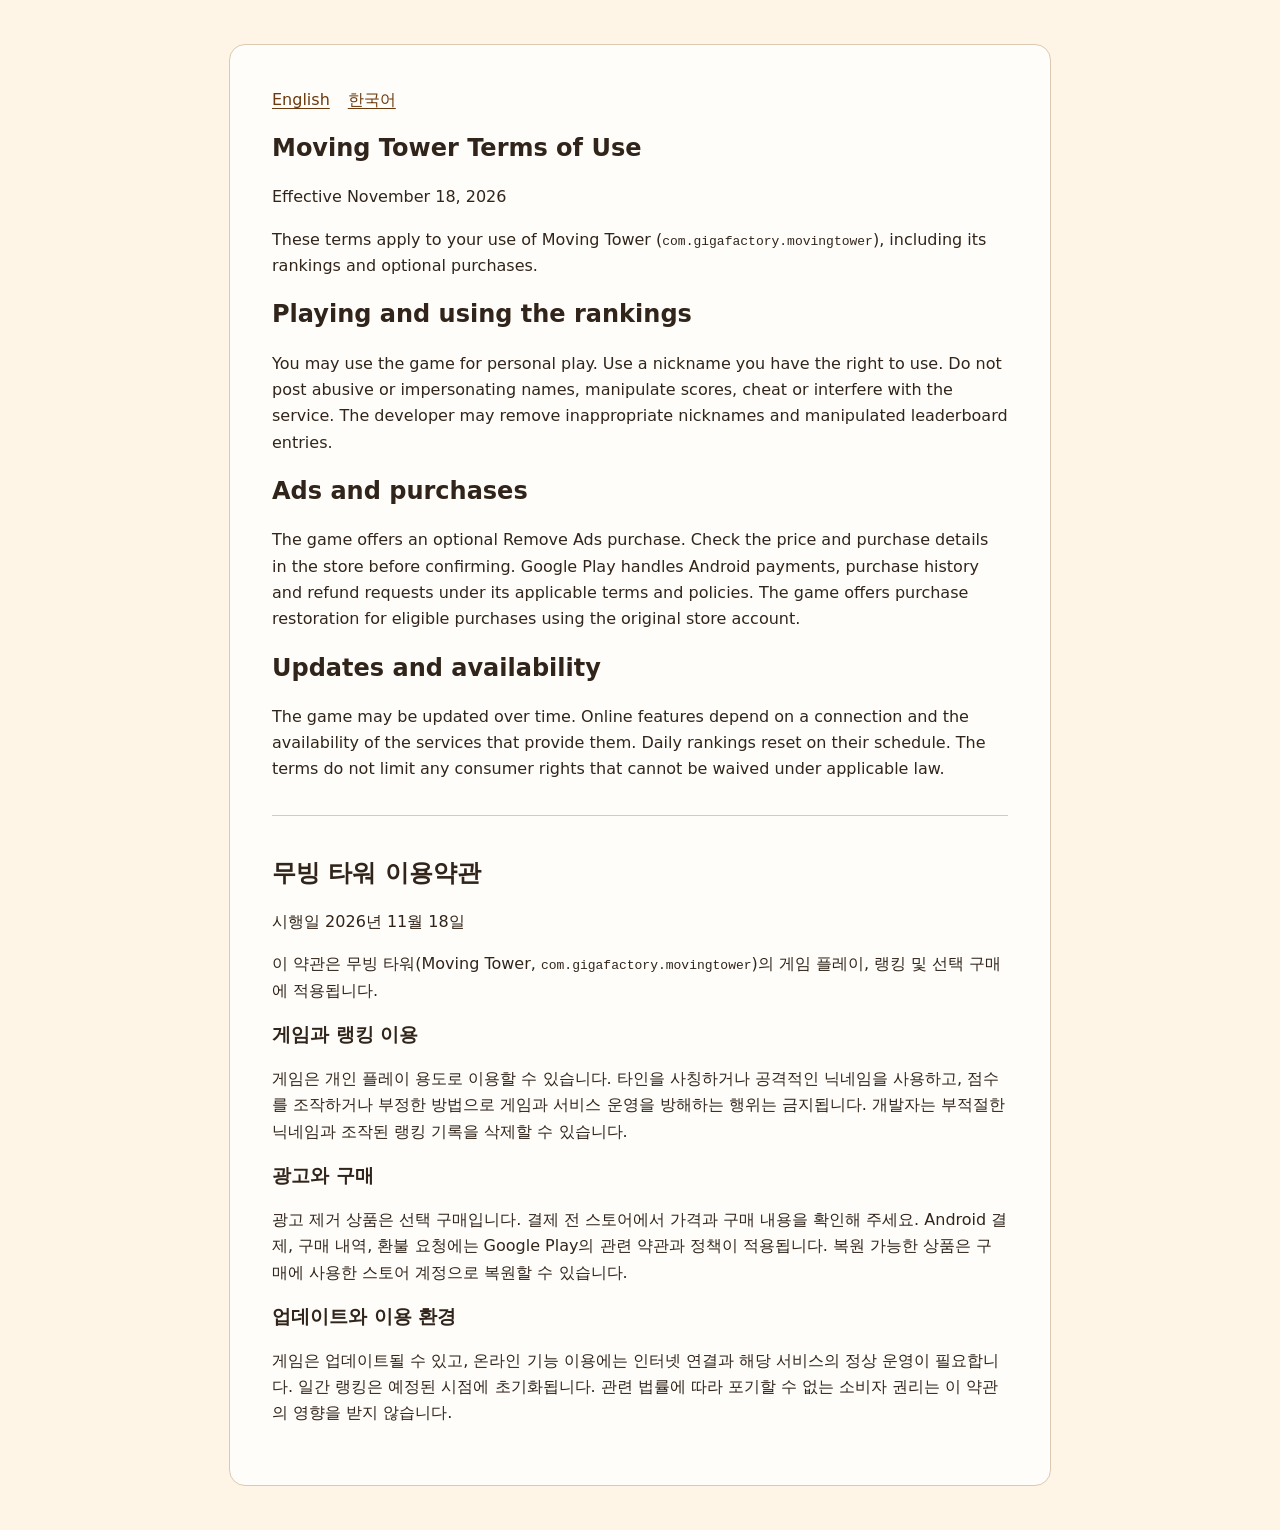
==== docs/terms.html @ 719166b1 "Publish Moving Tower terms of use" ====
<!doctype html>
<html lang="en">
<head>
  <meta charset="utf-8">
  <meta name="viewport" content="width=device-width, initial-scale=1">
  <title>Moving Tower Terms of Use</title>
  <link rel="stylesheet" href="policy.css">
</head>
<body>
  <main>
    <nav aria-label="Terms navigation">
      <a href="#en">English</a>
      <a href="#ko" lang="ko">한국어</a>
    </nav>
    <article id="en">
      <h1>Moving Tower Terms of Use</h1>
      <p>Effective November 18, 2026</p>
      <p>These terms apply to your use of Moving Tower (<code>com.gigafactory.movingtower</code>), including its rankings and optional purchases.</p>

      <h2>Playing and using the rankings</h2>
      <p>You may use the game for personal play. Use a nickname you have the right to use. Do not post abusive or impersonating names, manipulate scores, cheat or interfere with the service. The developer may remove inappropriate nicknames and manipulated leaderboard entries.</p>

      <h2>Ads and purchases</h2>
      <p>The game offers an optional Remove Ads purchase. Check the price and purchase details in the store before confirming. Google Play handles Android payments, purchase history and refund requests under its applicable terms and policies. The game offers purchase restoration for eligible purchases using the original store account.</p>

      <h2>Updates and availability</h2>
      <p>The game may be updated over time. Online features depend on a connection and the availability of the services that provide them. Daily rankings reset on their schedule. The terms do not limit any consumer rights that cannot be waived under applicable law.</p>
    </article>

    <article id="ko" lang="ko">
      <h2>무빙 타워 이용약관</h2>
      <p>시행일 2026년 11월 18일</p>
      <p>이 약관은 무빙 타워(Moving Tower, <code>com.gigafactory.movingtower</code>)의 게임 플레이, 랭킹 및 선택 구매에 적용됩니다.</p>

      <h3>게임과 랭킹 이용</h3>
      <p>게임은 개인 플레이 용도로 이용할 수 있습니다. 타인을 사칭하거나 공격적인 닉네임을 사용하고, 점수를 조작하거나 부정한 방법으로 게임과 서비스 운영을 방해하는 행위는 금지됩니다. 개발자는 부적절한 닉네임과 조작된 랭킹 기록을 삭제할 수 있습니다.</p>

      <h3>광고와 구매</h3>
      <p>광고 제거 상품은 선택 구매입니다. 결제 전 스토어에서 가격과 구매 내용을 확인해 주세요. Android 결제, 구매 내역, 환불 요청에는 Google Play의 관련 약관과 정책이 적용됩니다. 복원 가능한 상품은 구매에 사용한 스토어 계정으로 복원할 수 있습니다.</p>

      <h3>업데이트와 이용 환경</h3>
      <p>게임은 업데이트될 수 있고, 온라인 기능 이용에는 인터넷 연결과 해당 서비스의 정상 운영이 필요합니다. 일간 랭킹은 예정된 시점에 초기화됩니다. 관련 법률에 따라 포기할 수 없는 소비자 권리는 이 약관의 영향을 받지 않습니다.</p>
    </article>
  </main>
</body>
</html>
---- docs/policy.css ----
:root {
  color-scheme: light;
  font-family: Inter, "Noto Sans KR", system-ui, sans-serif;
  background: #fff5e7;
  color: #31251b;
}

body {
  margin: 0;
  padding: clamp(12px, 4vw, 44px);
}

main {
  max-width: 46rem;
  margin-inline: auto;
  padding: clamp(18px, 5vw, 42px);
  background: #fffdf9;
  border: 1px solid #dbc9b1;
  border-radius: 16px;
  line-height: 1.65;
  overflow-wrap: anywhere;
}

nav {
  display: flex;
  flex-wrap: wrap;
  gap: 8px 18px;
  margin-bottom: 16px;
}

a {
  color: #6b390d;
  text-underline-offset: 3px;
}

h1, h2, h3 {
  line-height: 1.3;
}

article + article {
  margin-top: 32px;
  padding-top: 22px;
  border-top: 1px solid #dbc9b1;
}
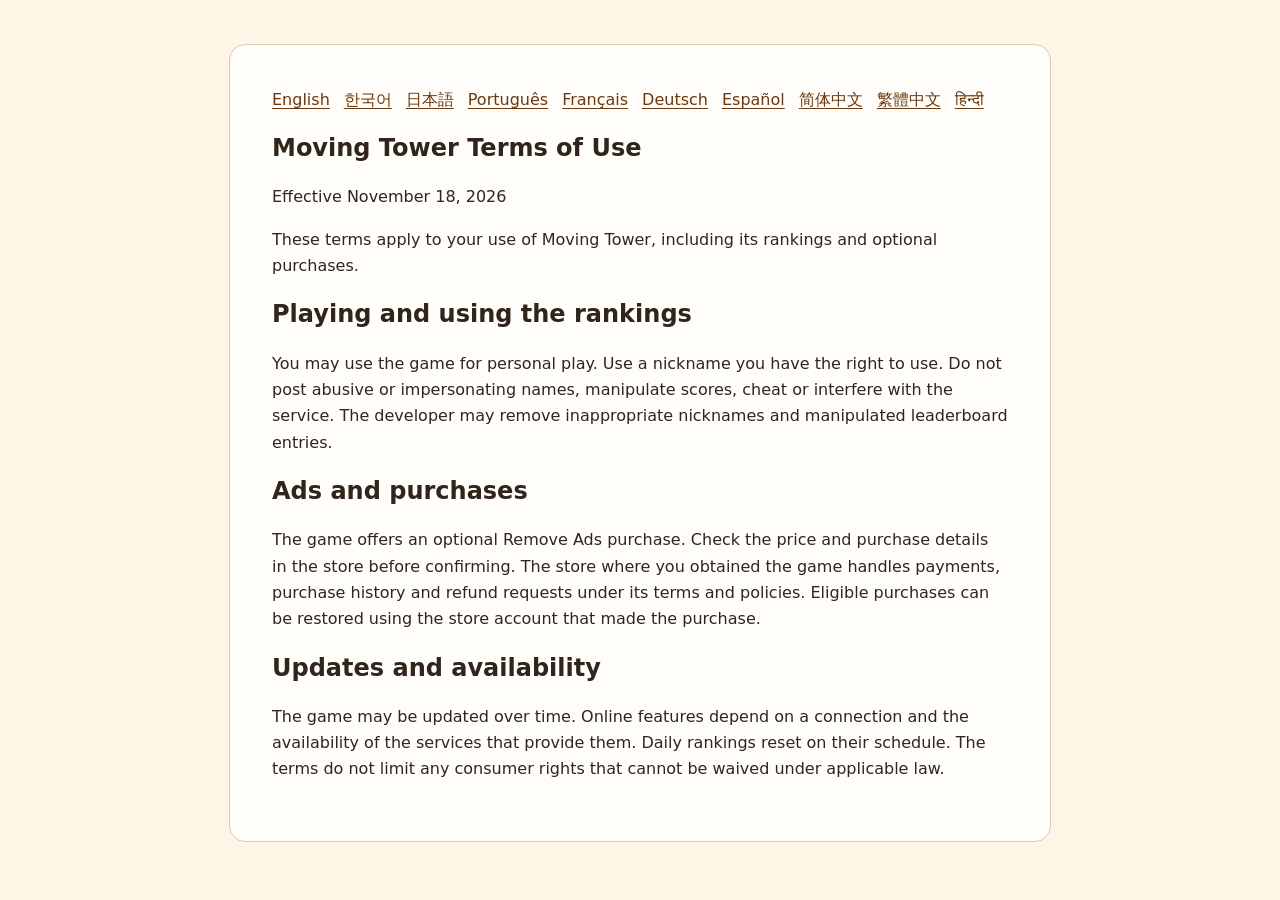
==== commit 76313ffe: "Make Moving Tower policies store-neutral and translate terms" ====
--- a/docs/terms.html
+++ b/docs/terms.html
@@ -6,40 +6,144 @@
   <title>Moving Tower Terms of Use</title>
   <link rel="stylesheet" href="policy.css">
 </head>
-<body>
+<body class="terms-page">
   <main>
     <nav aria-label="Terms navigation">
-      <a href="#en">English</a>
-      <a href="#ko" lang="ko">한국어</a>
+      <a href="#en" hreflang="en" lang="en">English</a>
+      <a href="#ko" hreflang="ko" lang="ko">한국어</a>
+      <a href="#ja" hreflang="ja" lang="ja">日本語</a>
+      <a href="#pt-BR" hreflang="pt-BR" lang="pt-BR">Português</a>
+      <a href="#fr" hreflang="fr" lang="fr">Français</a>
+      <a href="#de" hreflang="de" lang="de">Deutsch</a>
+      <a href="#es" hreflang="es" lang="es">Español</a>
+      <a href="#zh-Hans" hreflang="zh-Hans" lang="zh-Hans">简体中文</a>
+      <a href="#zh-Hant" hreflang="zh-Hant" lang="zh-Hant">繁體中文</a>
+      <a href="#hi" hreflang="hi" lang="hi">हिन्दी</a>
     </nav>
-    <article id="en">
+    <article id="en" lang="en">
       <h1>Moving Tower Terms of Use</h1>
       <p>Effective November 18, 2026</p>
-      <p>These terms apply to your use of Moving Tower (<code>com.gigafactory.movingtower</code>), including its rankings and optional purchases.</p>
+      <p>These terms apply to your use of Moving Tower, including its rankings and optional purchases.</p>
 
       <h2>Playing and using the rankings</h2>
       <p>You may use the game for personal play. Use a nickname you have the right to use. Do not post abusive or impersonating names, manipulate scores, cheat or interfere with the service. The developer may remove inappropriate nicknames and manipulated leaderboard entries.</p>
 
       <h2>Ads and purchases</h2>
-      <p>The game offers an optional Remove Ads purchase. Check the price and purchase details in the store before confirming. Google Play handles Android payments, purchase history and refund requests under its applicable terms and policies. The game offers purchase restoration for eligible purchases using the original store account.</p>
+      <p>The game offers an optional Remove Ads purchase. Check the price and purchase details in the store before confirming. The store where you obtained the game handles payments, purchase history and refund requests under its terms and policies. Eligible purchases can be restored using the store account that made the purchase.</p>
 
       <h2>Updates and availability</h2>
       <p>The game may be updated over time. Online features depend on a connection and the availability of the services that provide them. Daily rankings reset on their schedule. The terms do not limit any consumer rights that cannot be waived under applicable law.</p>
     </article>
 
     <article id="ko" lang="ko">
-      <h2>무빙 타워 이용약관</h2>
+      <h1>무빙 타워 이용약관</h1>
       <p>시행일 2026년 11월 18일</p>
-      <p>이 약관은 무빙 타워(Moving Tower, <code>com.gigafactory.movingtower</code>)의 게임 플레이, 랭킹 및 선택 구매에 적용됩니다.</p>
+      <p>이 약관은 무빙 타워(Moving Tower)의 게임 플레이, 랭킹 및 선택 구매에 적용됩니다.</p>
 
-      <h3>게임과 랭킹 이용</h3>
+      <h2>게임과 랭킹 이용</h2>
       <p>게임은 개인 플레이 용도로 이용할 수 있습니다. 타인을 사칭하거나 공격적인 닉네임을 사용하고, 점수를 조작하거나 부정한 방법으로 게임과 서비스 운영을 방해하는 행위는 금지됩니다. 개발자는 부적절한 닉네임과 조작된 랭킹 기록을 삭제할 수 있습니다.</p>
 
-      <h3>광고와 구매</h3>
-      <p>광고 제거 상품은 선택 구매입니다. 결제 전 스토어에서 가격과 구매 내용을 확인해 주세요. Android 결제, 구매 내역, 환불 요청에는 Google Play의 관련 약관과 정책이 적용됩니다. 복원 가능한 상품은 구매에 사용한 스토어 계정으로 복원할 수 있습니다.</p>
+      <h2>광고와 구매</h2>
+      <p>광고 제거 상품은 선택 구매입니다. 결제 전 스토어에서 가격과 구매 내용을 확인해 주세요. 결제, 구매 내역, 환불 요청에는 게임을 설치한 스토어의 약관과 정책이 적용됩니다. 복원 가능한 상품은 구매에 사용한 스토어 계정으로 복원할 수 있습니다.</p>
 
-      <h3>업데이트와 이용 환경</h3>
+      <h2>업데이트와 이용 환경</h2>
       <p>게임은 업데이트될 수 있고, 온라인 기능 이용에는 인터넷 연결과 해당 서비스의 정상 운영이 필요합니다. 일간 랭킹은 예정된 시점에 초기화됩니다. 관련 법률에 따라 포기할 수 없는 소비자 권리는 이 약관의 영향을 받지 않습니다.</p>
+    </article>
+
+    <article id="ja" lang="ja">
+      <h1>ムービングタワー 利用規約</h1>
+      <p>2026年11月18日発効</p>
+      <p>本規約は、ムービングタワー（Moving Tower）のプレイ、ランキングの利用および任意の購入に適用されます。</p>
+      <h2>ゲームとランキングの利用</h2>
+      <p>ゲームは個人で楽しむ目的で利用できます。使用する権利のあるニックネームを選んでください。他人になりすます名前や侮辱的な名前の使用、スコアの改ざん、不正行為、サービスの妨害は禁止します。開発者は不適切なニックネームや不正に操作されたランキング記録を削除することがあります。</p>
+      <h2>広告と購入</h2>
+      <p>広告を削除する機能は任意で購入できます。確定前にストアで価格と購入内容を確認してください。支払い、購入履歴、返金の申請は、ゲームを入手したストアがその規約とポリシーに従って処理します。対象となる購入は、購入時に使用したストアアカウントで復元できます。</p>
+      <h2>アップデートと利用環境</h2>
+      <p>ゲームはアップデートされることがあります。オンライン機能を利用するにはインターネット接続と関連サービスが利用可能であることが必要です。日間ランキングは所定の時刻にリセットされます。適用法令により放棄できない消費者の権利は、本規約によって制限されません。</p>
+    </article>
+
+    <article id="pt-BR" lang="pt-BR">
+      <h1>Termos de Uso do Moving Tower</h1>
+      <p>Em vigor desde 18 de novembro de 2026</p>
+      <p>Estes termos se aplicam ao uso do Moving Tower, incluindo as classificações e as compras opcionais.</p>
+      <h2>Jogo e classificações</h2>
+      <p>Você pode usar o jogo para lazer pessoal. Escolha um apelido que você tenha direito de usar. Usar nomes ofensivos ou se passar por outra pessoa, manipular pontuações, trapacear ou interferir no serviço são condutas proibidas. O desenvolvedor pode remover apelidos inadequados e registros de pontuações manipuladas.</p>
+      <h2>Anúncios e compras</h2>
+      <p>Remover os anúncios é uma compra opcional. Confira o preço e os detalhes na loja antes de confirmar. A loja onde você obteve o jogo processa os pagamentos, mantém o histórico de compras e trata os pedidos de reembolso de acordo com seus termos e políticas. Você pode restaurar compras elegíveis usando a conta da loja com que fez a compra.</p>
+      <h2>Atualizações e disponibilidade</h2>
+      <p>O jogo poderá receber atualizações. Os recursos online dependem de uma conexão à internet e da disponibilidade dos serviços correspondentes. As classificações diárias são reiniciadas no horário programado. Estes termos respeitam os direitos do consumidor que não podem ser renunciados nos termos da legislação aplicável.</p>
+    </article>
+
+    <article id="fr" lang="fr">
+      <h1>Conditions d’utilisation de Moving Tower</h1>
+      <p>En vigueur depuis le 18 novembre 2026</p>
+      <p>Ces conditions s’appliquent à l’utilisation de Moving Tower, y compris à ses classements et à ses achats facultatifs.</p>
+      <h2>Jeu et classements</h2>
+      <p>Vous pouvez utiliser le jeu à titre personnel. Choisissez un pseudonyme que vous avez le droit d’utiliser. L’utilisation de pseudonymes injurieux ou usurpant l’identité d’autrui, la manipulation des scores, la triche et la perturbation du service sont interdites. Le développeur peut supprimer les pseudonymes inappropriés et les scores manipulés dans le classement.</p>
+      <h2>Publicités et achats</h2>
+      <p>La suppression des publicités est un achat facultatif. Vérifiez le prix et les détails de l’achat dans la boutique avant de confirmer. La boutique où vous avez obtenu le jeu traite les paiements, l’historique des achats et les demandes de remboursement selon ses propres conditions et politiques. Pour restaurer un achat éligible, utilisez le compte de boutique qui a servi à l’acheter.</p>
+      <h2>Mises à jour et disponibilité</h2>
+      <p>Le jeu peut être mis à jour. Les fonctionnalités en ligne nécessitent une connexion à Internet et dépendent de la disponibilité des services concernés. Les classements quotidiens sont réinitialisés à l’heure prévue. Ces conditions respectent les droits des consommateurs auxquels la loi applicable interdit de renoncer.</p>
+    </article>
+
+    <article id="de" lang="de">
+      <h1>Nutzungsbedingungen für Moving Tower</h1>
+      <p>Gültig seit dem 18. November 2026</p>
+      <p>Diese Bedingungen gelten für die Nutzung von Moving Tower einschließlich der Ranglisten und optionalen Käufe.</p>
+      <h2>Spiel und Ranglisten</h2>
+      <p>Du kannst das Spiel privat nutzen. Wähle einen Spitznamen, den du verwenden darfst. Beleidigende Spitznamen, Identitätsvortäuschung, die Manipulation von Punkteständen, Betrug im Spiel und die Störung des Dienstes sind verboten. Der Entwickler kann unangemessene Spitznamen und manipulierte Ranglisteneinträge entfernen.</p>
+      <h2>Werbung und Käufe</h2>
+      <p>Werbung zu entfernen ist ein optionaler Kauf. Prüfe den Preis und die Kaufdetails im Store, bevor du den Kauf bestätigst. Der Store, über den du das Spiel bezogen hast, wickelt Zahlungen ab, führt den Kaufverlauf und bearbeitet Erstattungsanträge nach seinen Bedingungen und Richtlinien. Wiederherstellbare Käufe kannst du mit dem Store-Konto wiederherstellen, mit dem du sie getätigt hast.</p>
+      <h2>Updates und Verfügbarkeit</h2>
+      <p>Das Spiel kann aktualisiert werden. Online-Funktionen setzen eine Internetverbindung und die Verfügbarkeit der jeweiligen Dienste voraus. Die täglichen Ranglisten werden zu den vorgesehenen Zeiten zurückgesetzt. Zwingende Verbraucherrechte nach geltendem Recht bleiben durch diese Bedingungen unberührt.</p>
+    </article>
+
+    <article id="es" lang="es">
+      <h1>Condiciones de uso de Moving Tower</h1>
+      <p>En vigor desde el 18 de noviembre de 2026</p>
+      <p>Estas condiciones se aplican al uso de Moving Tower, incluidas sus clasificaciones y compras opcionales.</p>
+      <h2>Juego y clasificaciones</h2>
+      <p>Puedes usar el juego para tu entretenimiento personal. Elige un apodo que tengas derecho a usar. Está prohibido usar apodos ofensivos o suplantar a otras personas, manipular puntuaciones, hacer trampas o interferir con el servicio. El desarrollador puede retirar apodos inapropiados y registros manipulados de las clasificaciones.</p>
+      <h2>Anuncios y compras</h2>
+      <p>Eliminar los anuncios es una compra opcional. Comprueba el precio y los detalles de la compra en la tienda antes de confirmar. La tienda en la que obtuviste el juego gestiona los pagos, el historial de compras y las solicitudes de reembolso según sus condiciones y políticas. Puedes restaurar las compras que cumplan los requisitos usando la cuenta de la tienda con la que las realizaste.</p>
+      <h2>Actualizaciones y disponibilidad</h2>
+      <p>El juego puede recibir actualizaciones. Las funciones en línea requieren una conexión a Internet y dependen de la disponibilidad de los servicios correspondientes. Las clasificaciones diarias se reinician a la hora prevista. Estas condiciones respetan los derechos del consumidor que sean irrenunciables conforme a la legislación aplicable.</p>
+    </article>
+
+    <article id="zh-Hans" lang="zh-Hans">
+      <h1>Moving Tower 使用条款</h1>
+      <p>自 2026 年 11 月 18 日起生效</p>
+      <p>本条款适用于 Moving Tower 的游戏体验、排行榜和可选购买。</p>
+      <h2>游戏与排行榜</h2>
+      <p>你可以出于个人娱乐目的使用本游戏。请选择你有权使用的昵称。禁止使用侮辱性昵称、冒充他人、操纵分数、作弊或干扰服务。开发者可以移除不当昵称和被操纵的排行榜记录。</p>
+      <h2>广告与购买</h2>
+      <p>移除广告是可选的付费项目。确认购买前，请在应用商店查看价格和购买详情。提供本游戏的应用商店会根据其条款和政策处理付款、购买记录与退款申请。使用购买时的商店账户可恢复符合条件的购买项目。</p>
+      <h2>更新与可用性</h2>
+      <p>本游戏可能会更新。在线功能需要互联网连接，并取决于相关服务是否可用。每日排行榜按预定时间重置。适用法律规定不可放弃的消费者权利不受本条款影响。</p>
+    </article>
+
+    <article id="zh-Hant" lang="zh-Hant">
+      <h1>Moving Tower 使用條款</h1>
+      <p>自 2026 年 11 月 18 日起生效</p>
+      <p>本條款適用於 Moving Tower 的遊戲體驗、排行榜和選購項目。</p>
+      <h2>遊戲與排行榜</h2>
+      <p>你可以基於個人娛樂目的使用本遊戲。請選擇你有權使用的暱稱。禁止使用侮辱性暱稱、冒充他人、操縱分數、作弊或干擾服務。開發者可以移除不當暱稱和經操縱的排行榜紀錄。</p>
+      <h2>廣告與購買</h2>
+      <p>移除廣告是選購的付費項目。確認購買前，請在應用程式商店查看價格和購買詳情。提供本遊戲的應用程式商店會依其條款與政策處理付款、購買紀錄與退款申請。使用購買時的商店帳號，可以回復符合資格的購買項目。</p>
+      <h2>更新與可用性</h2>
+      <p>本遊戲可能會更新。線上功能需要網路連線，並取決於相關服務是否可用。每日排行榜依預定時間重設。依適用法律不得放棄的消費者權利，不受本條款影響。</p>
+    </article>
+
+    <article id="hi" lang="hi">
+      <h1>मूविंग टावर की उपयोग की शर्तें</h1>
+      <p>18 नवंबर 2026 से प्रभावी</p>
+      <p>ये शर्तें मूविंग टावर (Moving Tower) के इस्तेमाल पर लागू होती हैं, जिसमें रैंकिंग और वैकल्पिक खरीदारियाँ भी शामिल हैं।</p>
+      <h2>गेम और रैंकिंग</h2>
+      <p>आप व्यक्तिगत मनोरंजन के लिए गेम खेल सकते हैं। ऐसा उपनाम चुनें जिसका इस्तेमाल करने का आपको अधिकार है। आपत्तिजनक उपनाम रखना, किसी और की पहचान का दिखावा करना, स्कोर में हेरफेर करना, धोखाधड़ी करना या सेवा में बाधा डालना मना है। डेवलपर अनुचित उपनाम और हेरफेर वाली रैंकिंग प्रविष्टियाँ हटा सकता है।</p>
+      <h2>विज्ञापन और खरीदारियाँ</h2>
+      <p>विज्ञापन हटाना एक वैकल्पिक खरीद है। पुष्टि करने से पहले स्टोर में कीमत और खरीद की जानकारी जाँच लें। जिस स्टोर से आपने गेम लिया है, वही अपनी शर्तों और नीतियों के अनुसार भुगतान, खरीद के इतिहास और धनवापसी के अनुरोधों को संभालता है। पात्र खरीदारियों को उसी स्टोर खाते से बहाल किया जा सकता है जिसका इस्तेमाल खरीदारी में किया गया था।</p>
+      <h2>अपडेट और उपलब्धता</h2>
+      <p>गेम में अपडेट आ सकते हैं। ऑनलाइन सुविधाएँ इंटरनेट कनेक्शन और संबंधित सेवाओं की उपलब्धता पर निर्भर करती हैं। दैनिक रैंकिंग तय समय पर रीसेट होती है। लागू कानून के तहत जिन उपभोक्ता अधिकारों का त्याग नहीं किया जा सकता, वे इन शर्तों से प्रभावित नहीं होते।</p>
     </article>
   </main>
 </body>
--- a/docs/policy.css
+++ b/docs/policy.css
@@ -42,3 +42,25 @@
   padding-top: 22px;
   border-top: 1px solid #dbc9b1;
 }
+
+.terms-page main > article {
+  scroll-margin-top: 8rem;
+}
+
+.terms-page nav {
+  gap: 8px 14px;
+}
+
+@supports selector(main:has(> article:target)) {
+  .terms-page main > article {
+    display: none;
+    margin: 0;
+    padding: 0;
+    border: 0;
+  }
+
+  .terms-page main:not(:has(> article:target)) > #en,
+  .terms-page main > article:target {
+    display: block;
+  }
+}
